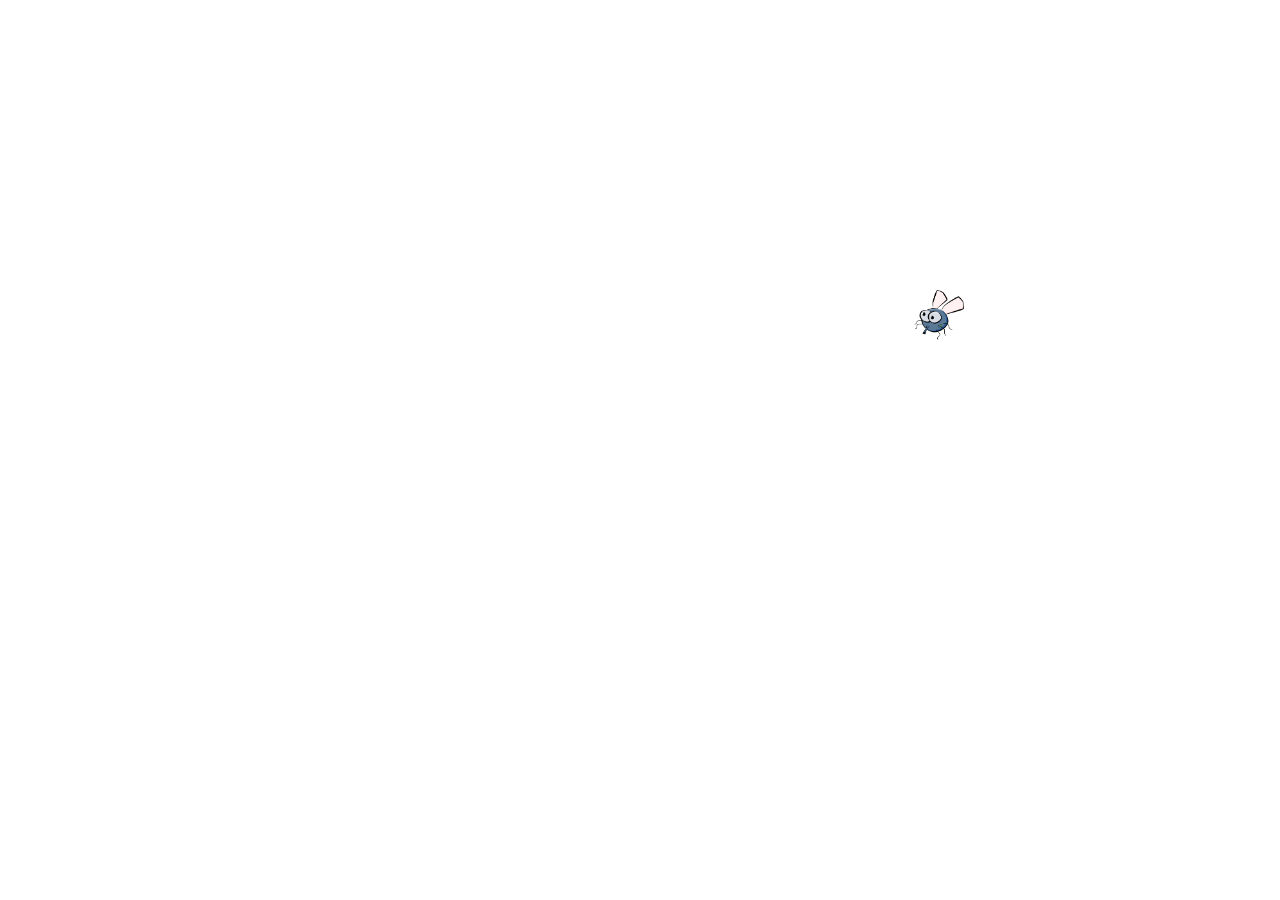
==== app.html @ 9463613d "Inicio do projeto" ====
<!DOCTYPE html>
<html>
    <head>
        <title></title>
        <meta charset="utf-8">
        <script src="jogo.js"></script>
        <link rel="stylesheet" href="estilo.css">
    </head>
    <body onresize="ajustaTamanhoPalcoJogo()">
        <script>
            posicaoRandomica()
        </script>
    </body>
</html>
---- estilo.css ----
.mosquito1{
    width: 50px;
    height: 50px;
}
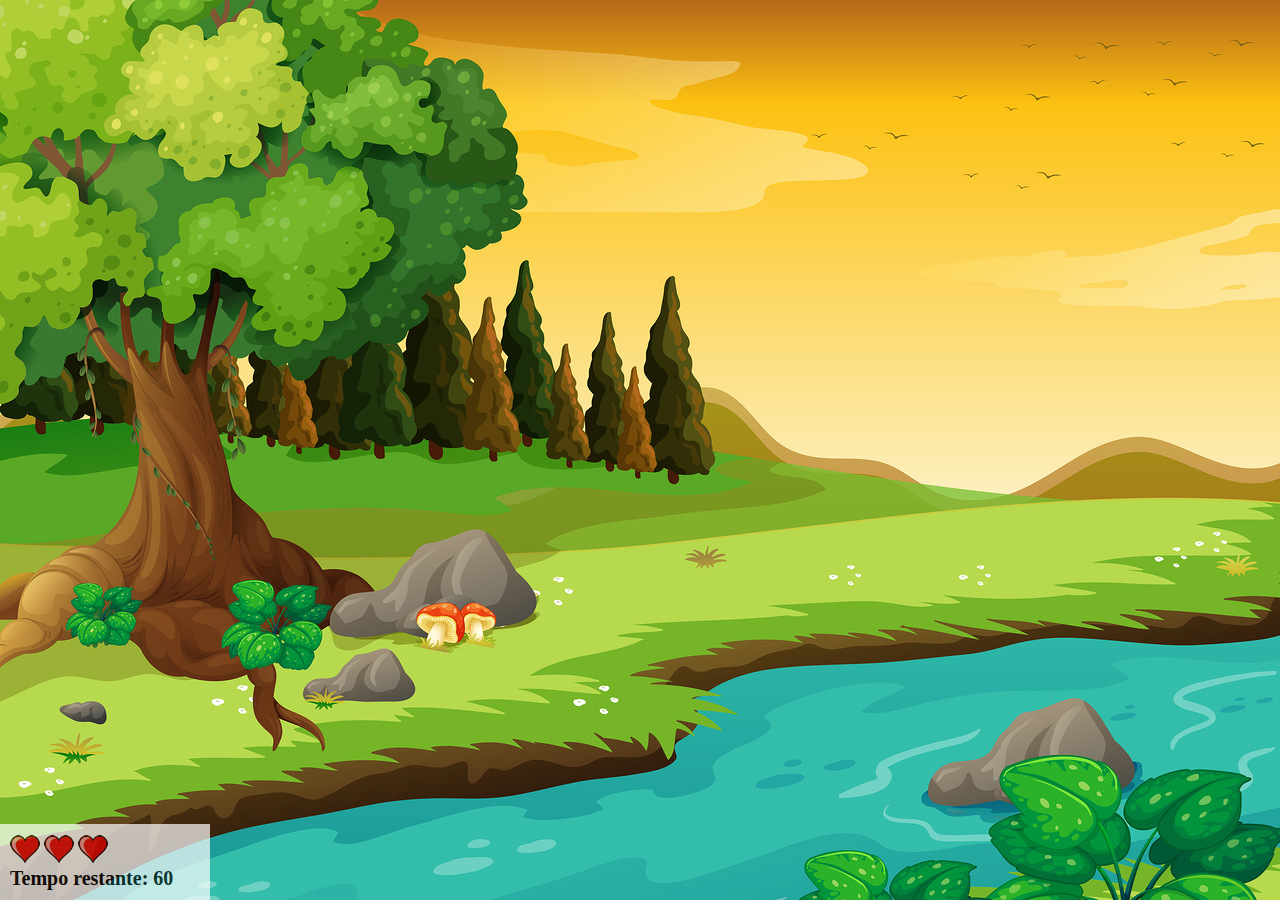
==== commit 6036b994: "Fim do desenvolvimento do jogo" ====
--- a/app.html
+++ b/app.html
@@ -7,8 +7,22 @@
         <link rel="stylesheet" href="estilo.css">
     </head>
     <body onresize="ajustaTamanhoPalcoJogo()">
+        <div class="painel">
+            <div class="vidas">
+                <img id="v1" src="img/coracao_cheio.png">
+                <img id="v2" src="img/coracao_cheio.png">
+                <img id="v3" src="img/coracao_cheio.png">
+            </div>
+            <div class="cronometro">
+                Tempo restante: <span id="cronometro"></span>
+            </div>
+        </div>
         <script>
-            posicaoRandomica()
+            document.getElementById('cronometro').innerHTML = tempo
+
+            var criaMosca = setInterval(function(){
+                posicaoRandomica()
+            } , criaMosquitoTempo)
         </script>
     </body>
 </html>--- a/estilo.css
+++ b/estilo.css
@@ -1,4 +1,52 @@
+html{
+    cursor: url(img/mata_mosquito.png) 30 30, auto;
+}
+
+
+body{
+    background: url(img/bg.jpg) no-repeat;
+}
+
 .mosquito1{
     width: 50px;
     height: 50px;
+}
+
+.mosquito2{
+    width: 70px;
+    height: 70px;
+}
+
+.mosquito3{
+    width: 90px;
+    height: 90px;
+}
+
+.ladoA {
+    transform: scaleX(1);
+}
+
+.ladoB {
+    transform: scaleX(-1);
+}
+
+.painel{
+    position: absolute;
+    width: 190px;
+    padding: 10px;
+    bottom: 0px;
+    left: 0px;
+    border-top: solid 1px #fff;
+    background: white;
+    opacity: 0.7;
+}
+
+.vidas{
+    float: left;
+}
+
+.cronometro{
+    float: left;
+    font-size: 20px;
+    font-weight: bold; 
 }